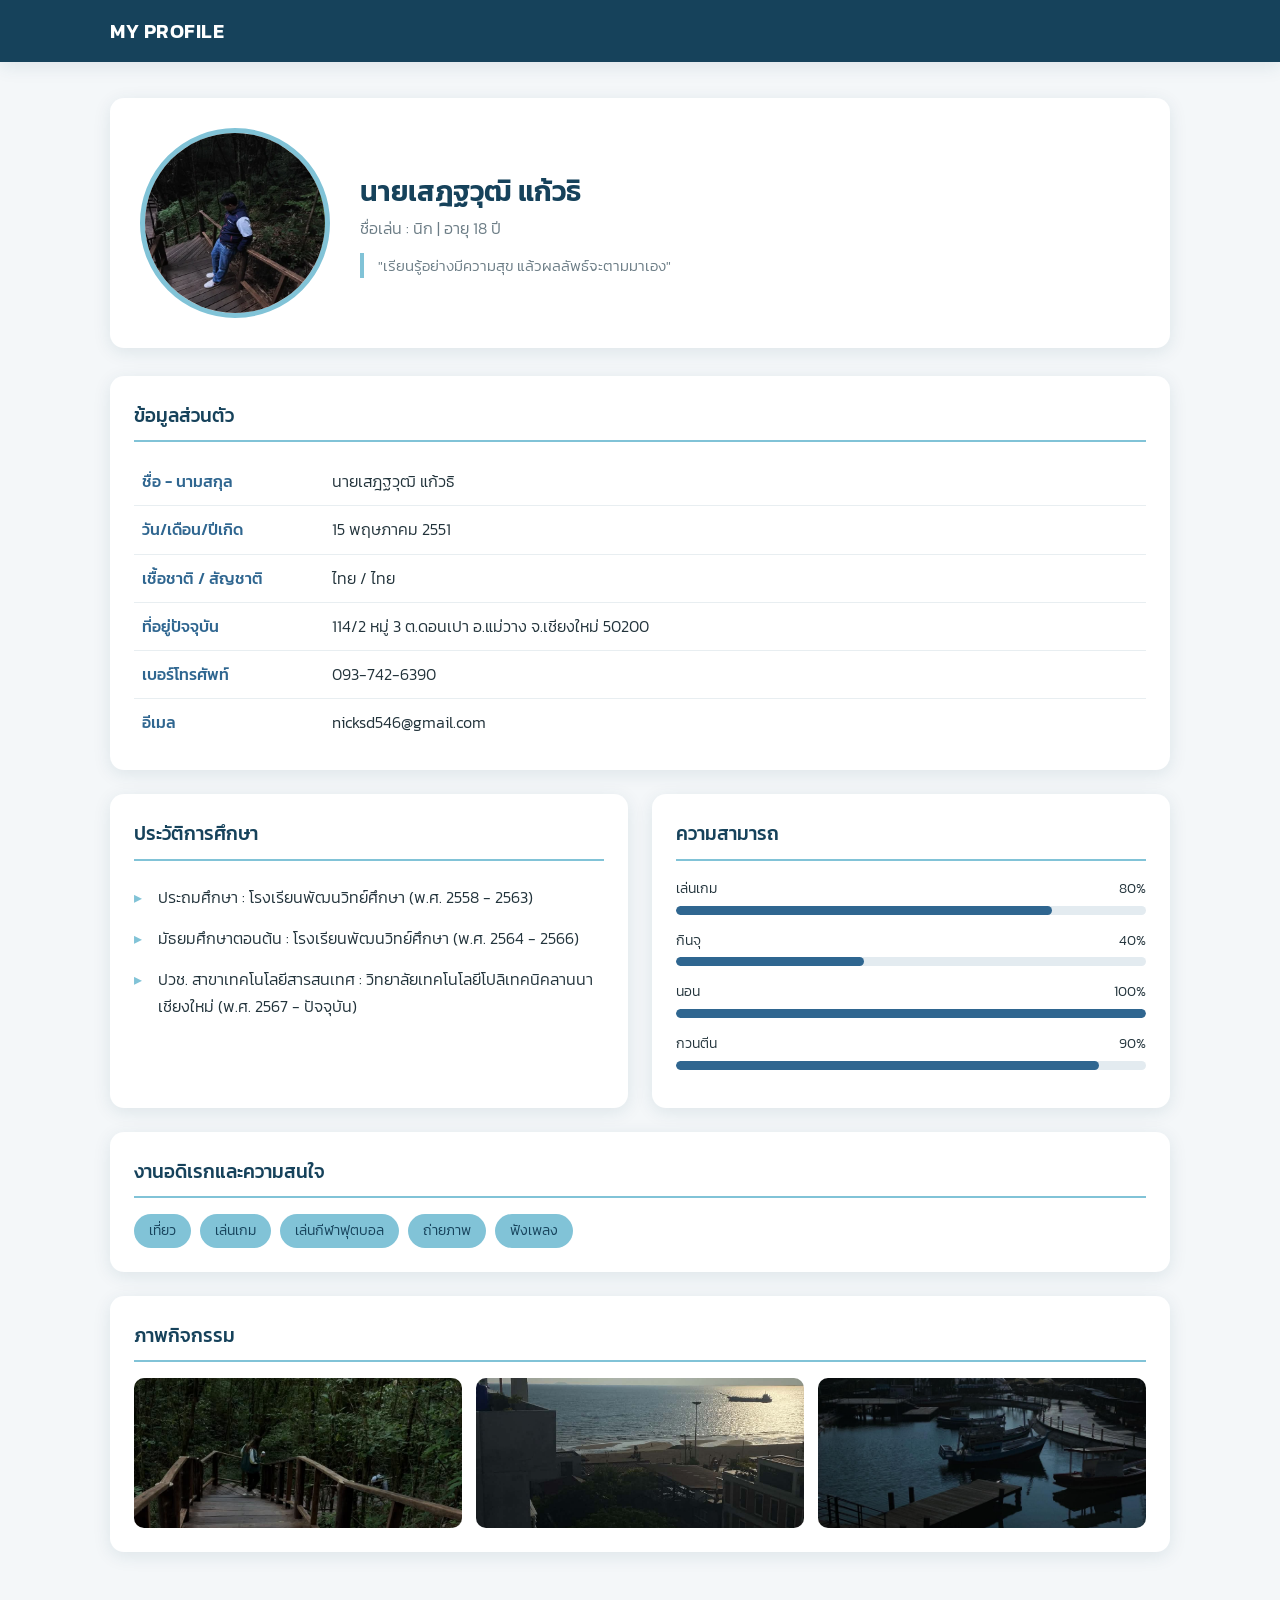
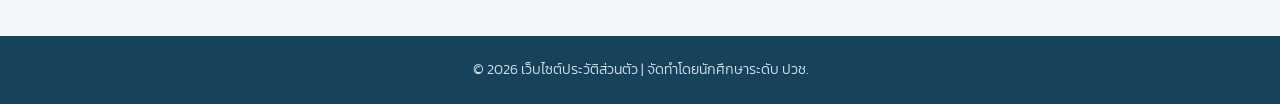
==== Settawut.html @ a912bf8e "Add files via upload" ====
<!DOCTYPE html>
<html lang="th">
<head>
  <meta charset="UTF-8">
  <meta name="viewport" content="width=device-width, initial-scale=1.0">
  <title>ประวัติส่วนตัว | เสฎฐวุฒิ แก้วธิ</title>
  <link rel="stylesheet" href="style.css">
</head>
<body>

  <nav class="navbar">
    <div class="nav-inner">
      <a href="index.html" class="logo">MY PROFILE</a>
    </div>
  </nav>

  <div class="container">

    <div class="profile-head">
      <img src="asset/img/Settawut.webp" alt="รูปนายสมชาย ใจดี">
      <div class="head-text">
        <h2>นายเสฎฐวุฒิ แก้วธิ</h2>
        <p class="nickname">ชื่อเล่น : นิก | อายุ 18 ปี</p>
        <p class="quote">"เรียนรู้อย่างมีความสุข แล้วผลลัพธ์จะตามมาเอง"</p>
      </div>
    </div>

    <div class="box">
      <h3>ข้อมูลส่วนตัว</h3>
      <table>
        <tr><th>ชื่อ - นามสกุล</th><td>นายเสฎฐวุฒิ แก้วธิ</td></tr>
        <tr><th>วัน/เดือน/ปีเกิด</th><td>15 พฤษภาคม 2551</td></tr>
        <tr><th>เชื้อชาติ / สัญชาติ</th><td>ไทย / ไทย</td></tr>
        <tr><th>ที่อยู่ปัจจุบัน</th><td>114/2 หมู่ 3 ต.ดอนเปา อ.แม่วาง จ.เชียงใหม่ 50200</td></tr>
        <tr><th>เบอร์โทรศัพท์</th><td>093-742-6390</td></tr>
        <tr><th>อีเมล</th><td>nicksd546@gmail.com</td></tr>
      </table>
    </div>

    <div class="two-col">
      <div class="box">
        <h3>ประวัติการศึกษา</h3>
        <ul class="plain">
          <li>ประถมศึกษา : โรงเรียนพัฒนวิทย์ศึกษา (พ.ศ. 2558 - 2563)</li>
          <li>มัธยมศึกษาตอนต้น : โรงเรียนพัฒนวิทย์ศึกษา (พ.ศ. 2564 - 2566)</li>
          <li>ปวช. สาขาเทคโนโลยีสารสนเทศ : วิทยาลัยเทคโนโลยีโปลิเทคนิคลานนา เชียงใหม่ (พ.ศ. 2567 - ปัจจุบัน)</li>
        </ul>
      </div>

      <div class="box">
        <h3>ความสามารถ</h3>
        <div class="skill">
          <div class="skill-label"><span>เล่นเกม</span><span>80%</span></div>
          <div class="bar"><span style="width:80%"></span></div>
        </div>
        <div class="skill">
          <div class="skill-label"><span>กินจุ</span><span>40%</span></div>
          <div class="bar"><span style="width:40%"></span></div>
        </div>
        <div class="skill">
          <div class="skill-label"><span>นอน</span><span>100%</span></div>
          <div class="bar"><span style="width:100%"></span></div>
        </div>
        <div class="skill">
          <div class="skill-label"><span>กวนตีน</span><span>90%</span></div>
          <div class="bar"><span style="width:90%"></span></div>
        </div>
      </div>
    </div>

    <div class="box">
      <h3>งานอดิเรกและความสนใจ</h3>
      <div class="tags">
        <span class="tag">เที่ยว</span>
        <span class="tag">เล่นเกม</span>
        <span class="tag">เล่นกีฬาฟุตบอล</span>
        <span class="tag">ถ่ายภาพ</span>
        <span class="tag">ฟังเพลง</span>
      </div>
    </div>

    <div class="box">
      <h3>ภาพกิจกรรม</h3>
      <div class="gallery">
        <img src="asset/img/settawut_travel1.jpg" alt="ภาพกิจกรรมที่ 1">
        <img src="asset/img/settawut_travel2.jpg" alt="ภาพกิจกรรมที่ 2">
        <img src="asset/img/settawut_travel3.jpg" alt="ภาพกิจกรรมที่ 3">
      </div>
    </div>

  </div>

  <footer>
    &copy; 2026 เว็บไซต์ประวัติส่วนตัว | จัดทำโดยนักศึกษาระดับ ปวช.
  </footer>

</body>
</html>
---- style.css ----
@import url('https://fonts.googleapis.com/css2?family=Kanit:wght@300;400;500;600&display=swap');

:root {
  --main: #2f6690;
  --main-dark: #16425b;
  --accent: #81c3d7;
  --bg: #f4f7f9;
  --card: #ffffff;
  --text: #22333b;
  --muted: #6b7c85;
  --radius: 14px;
  --shadow: 0 4px 18px rgba(22, 66, 91, 0.10);
}

* { margin: 0; padding: 0; box-sizing: border-box; }

body {
  font-family: 'Kanit', sans-serif;
  background: var(--bg);
  color: var(--text);
  line-height: 1.7;
  font-weight: 300;
}

/* ---------- Navbar ---------- */
.navbar {
  background: var(--main-dark);
  position: sticky;
  top: 0;
  z-index: 100;
  box-shadow: var(--shadow);
}

.nav-inner {
  max-width: 1100px;
  margin: 0 auto;
  padding: 0 20px;
  display: flex;
  align-items: center;
  justify-content: space-between;
  flex-wrap: wrap;
  min-height: 62px;
}

.logo {
  color: #fff;
  font-size: 20px;
  font-weight: 600;
  text-decoration: none;
  letter-spacing: .5px;
}

.nav-menu {
  display: flex;
  list-style: none;
  gap: 6px;
  flex-wrap: wrap;
}

.nav-menu a {
  color: #d8e6ee;
  text-decoration: none;
  padding: 8px 14px;
  border-radius: 8px;
  font-size: 15px;
  transition: .25s;
  display: block;
}

.nav-menu a:hover { background: var(--main); color: #fff; }
.nav-menu a.active { background: var(--accent); color: var(--main-dark); font-weight: 500; }

/* ---------- Layout ---------- */
.container {
  max-width: 1100px;
  margin: 0 auto;
  padding: 36px 20px 60px;
}

.section-title {
  font-size: 26px;
  font-weight: 600;
  color: var(--main-dark);
  margin-bottom: 6px;
  text-align: center;
}

.section-sub {
  text-align: center;
  color: var(--muted);
  margin-bottom: 34px;
  font-size: 15px;
}

/* ---------- Hero (หน้า Index) ---------- */
.hero {
  background: linear-gradient(135deg, var(--main-dark), var(--main));
  color: #fff;
  text-align: center;
  padding: 70px 20px;
}

.hero h1 { font-size: 38px; font-weight: 600; margin-bottom: 12px; }
.hero p { font-size: 17px; opacity: .9; max-width: 620px; margin: 0 auto; }

/* ---------- Card grid ---------- */
.grid {
  display: grid;
  grid-template-columns: repeat(auto-fit, minmax(270px, 1fr));
  gap: 26px;
}

.person-card {
  background: var(--card);
  border-radius: var(--radius);
  overflow: hidden;
  box-shadow: var(--shadow);
  text-align: center;
  transition: transform .28s, box-shadow .28s;
}

.person-card:hover {
  transform: translateY(-7px);
  box-shadow: 0 12px 28px rgba(22, 66, 91, .18);
}

.person-card img {
  width: 100%;
  height: 250px;
  object-fit: cover;
  background: #dce6ec;
}

.person-card .card-body { padding: 20px; }
.person-card h3 { font-size: 20px; font-weight: 500; color: var(--main-dark); }
.person-card .role { color: var(--muted); font-size: 14px; margin-bottom: 16px; }

.btn {
  display: inline-block;
  background: var(--main);
  color: #fff;
  text-decoration: none;
  padding: 9px 24px;
  border-radius: 30px;
  font-size: 15px;
  transition: .25s;
}

.btn:hover { background: var(--main-dark); }

/* ---------- Profile page ---------- */
.profile-head {
  background: var(--card);
  border-radius: var(--radius);
  box-shadow: var(--shadow);
  padding: 30px;
  display: flex;
  gap: 30px;
  align-items: center;
  flex-wrap: wrap;
  margin-bottom: 28px;
}

.profile-head img {
  width: 190px;
  height: 190px;
  border-radius: 50%;
  object-fit: cover;
  border: 5px solid var(--accent);
  background: #dce6ec;
  flex-shrink: 0;
}

.profile-head .head-text { flex: 1; min-width: 240px; }
.profile-head h2 { font-size: 28px; font-weight: 600; color: var(--main-dark); }
.profile-head .nickname { color: var(--muted); margin-bottom: 10px; }
.profile-head .quote {
  border-left: 4px solid var(--accent);
  padding-left: 14px;
  font-size: 15px;
  color: var(--muted);
}

.box {
  background: var(--card);
  border-radius: var(--radius);
  box-shadow: var(--shadow);
  padding: 24px;
  margin-bottom: 24px;
}

.box h3 {
  font-size: 19px;
  font-weight: 500;
  color: var(--main-dark);
  border-bottom: 2px solid var(--accent);
  padding-bottom: 8px;
  margin-bottom: 16px;
}

table { width: 100%; border-collapse: collapse; }
table th, table td { padding: 10px 8px; text-align: left; font-weight: 300; }
table th { width: 190px; color: var(--main); font-weight: 500; }
table tr { border-bottom: 1px solid #e8eef1; }
table tr:last-child { border-bottom: none; }

.two-col {
  display: grid;
  grid-template-columns: repeat(auto-fit, minmax(300px, 1fr));
  gap: 24px;
}

ul.plain { list-style: none; }
ul.plain li { padding: 7px 0 7px 24px; position: relative; }
ul.plain li::before {
  content: "▸";
  color: var(--accent);
  position: absolute;
  left: 0;
  font-size: 16px;
}

.tags { display: flex; flex-wrap: wrap; gap: 9px; }
.tag {
  background: var(--accent);
  color: var(--main-dark);
  padding: 5px 15px;
  border-radius: 20px;
  font-size: 14px;
}

.skill { margin-bottom: 14px; }
.skill-label { display: flex; justify-content: space-between; font-size: 14px; margin-bottom: 5px; }
.bar { background: #e3ebf0; height: 9px; border-radius: 6px; overflow: hidden; }
.bar span { display: block; height: 100%; background: var(--main); border-radius: 6px; }

.gallery { display: grid; grid-template-columns: repeat(auto-fit, minmax(180px, 1fr)); gap: 14px; }
.gallery img {
  width: 100%;
  height: 150px;
  object-fit: cover;
  border-radius: 10px;
  background: #dce6ec;
}

/* ---------- Footer ---------- */
footer {
  background: var(--main-dark);
  color: #cfe0e9;
  text-align: center;
  padding: 22px 20px;
  font-size: 14px;
}

@media (max-width: 600px) {
  .hero h1 { font-size: 28px; }
  .profile-head { flex-direction: column; text-align: center; }
  .profile-head .quote { border-left: none; border-top: 3px solid var(--accent); padding: 12px 0 0; }
  table th { width: auto; display: block; padding-bottom: 0; }
  table td { display: block; padding-top: 2px; }
}
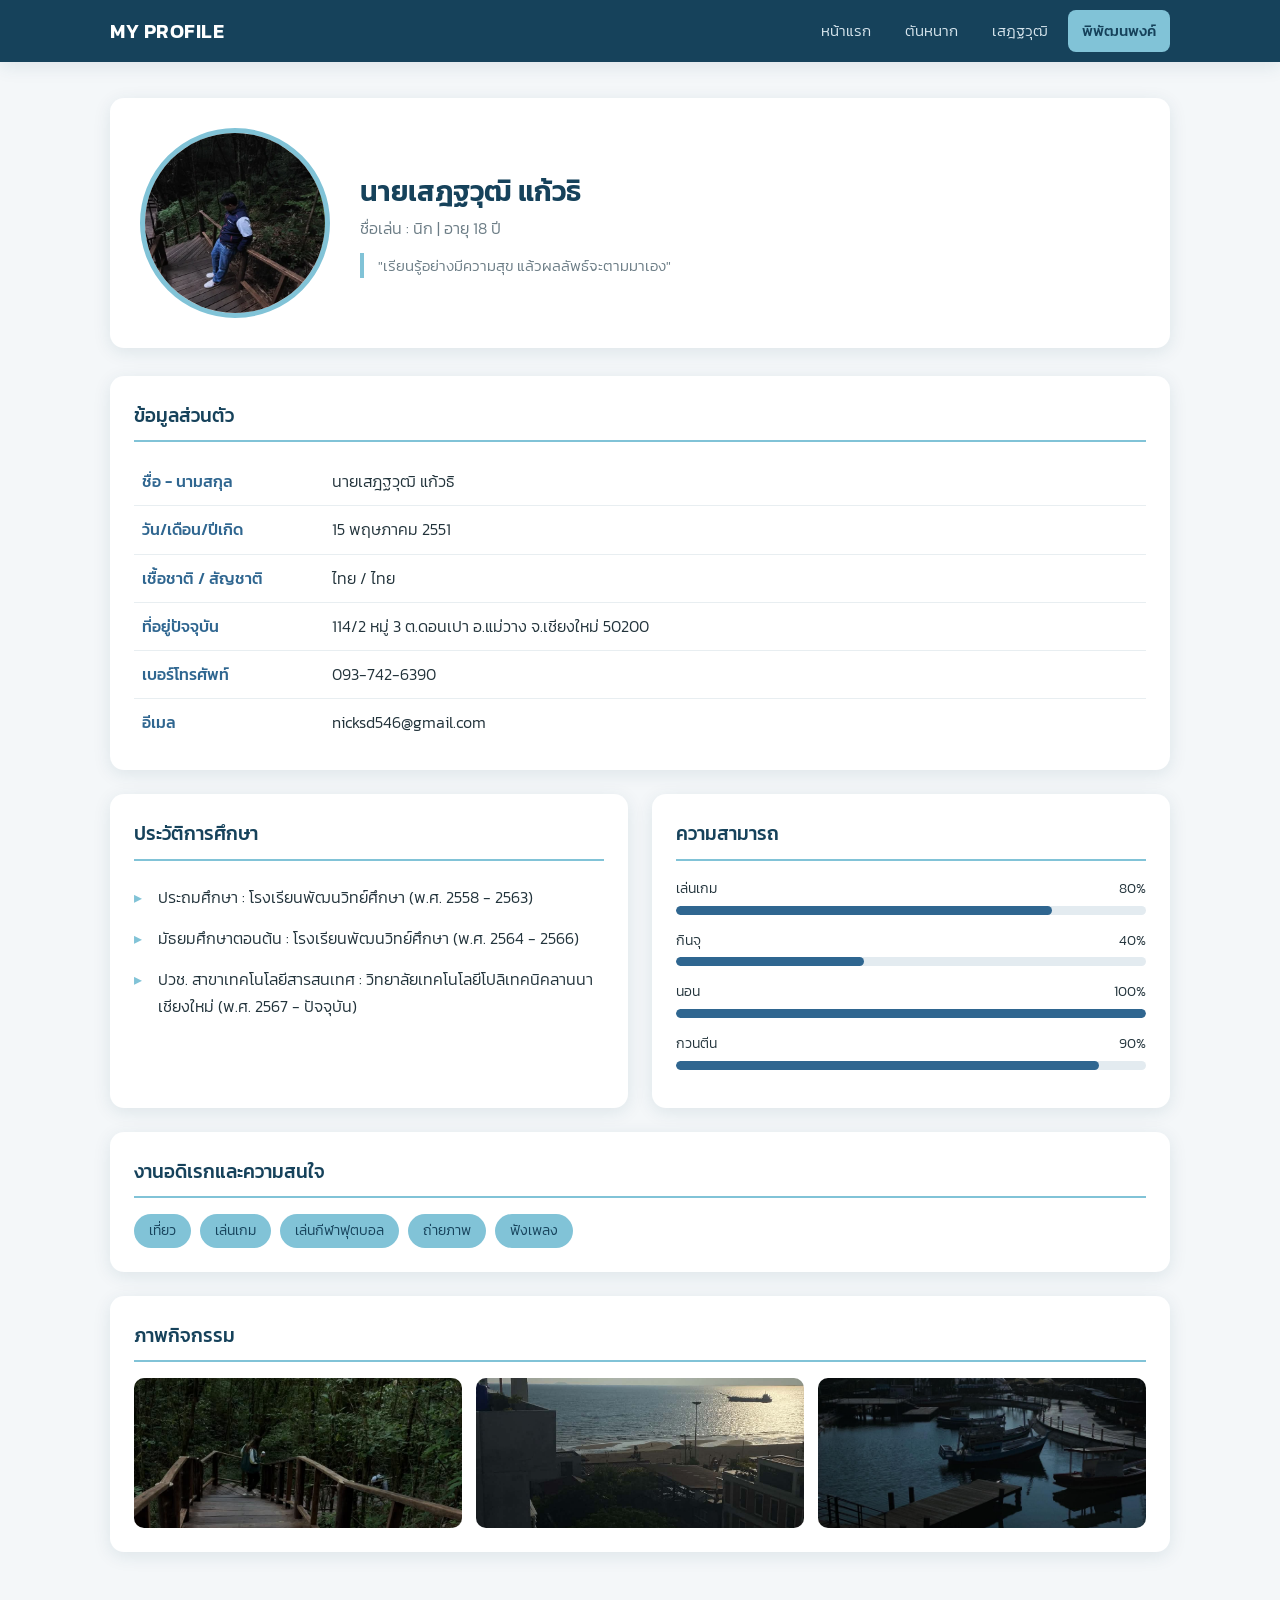
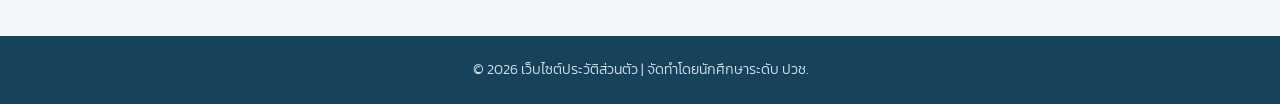
==== commit fc09f204: "Update Settawut.html" ====
--- a/Settawut.html
+++ b/Settawut.html
@@ -11,6 +11,12 @@
   <nav class="navbar">
     <div class="nav-inner">
       <a href="index.html" class="logo">MY PROFILE</a>
+      <ul class="nav-menu">
+        <li><a href="index.html">หน้าแรก</a></li>
+        <li><a href="Tannak.html">ตันหนาก</a></li>
+        <li><a href="Settawut.html">เสฎฐวุฒิ</a></li>
+        <li><a href="Piputpong.html" class="active">พิพัฒนพงค์</a></li>
+      </ul>
     </div>
   </nav>
 
@@ -95,4 +101,4 @@
   </footer>
 
 </body>
-</html>+</html>
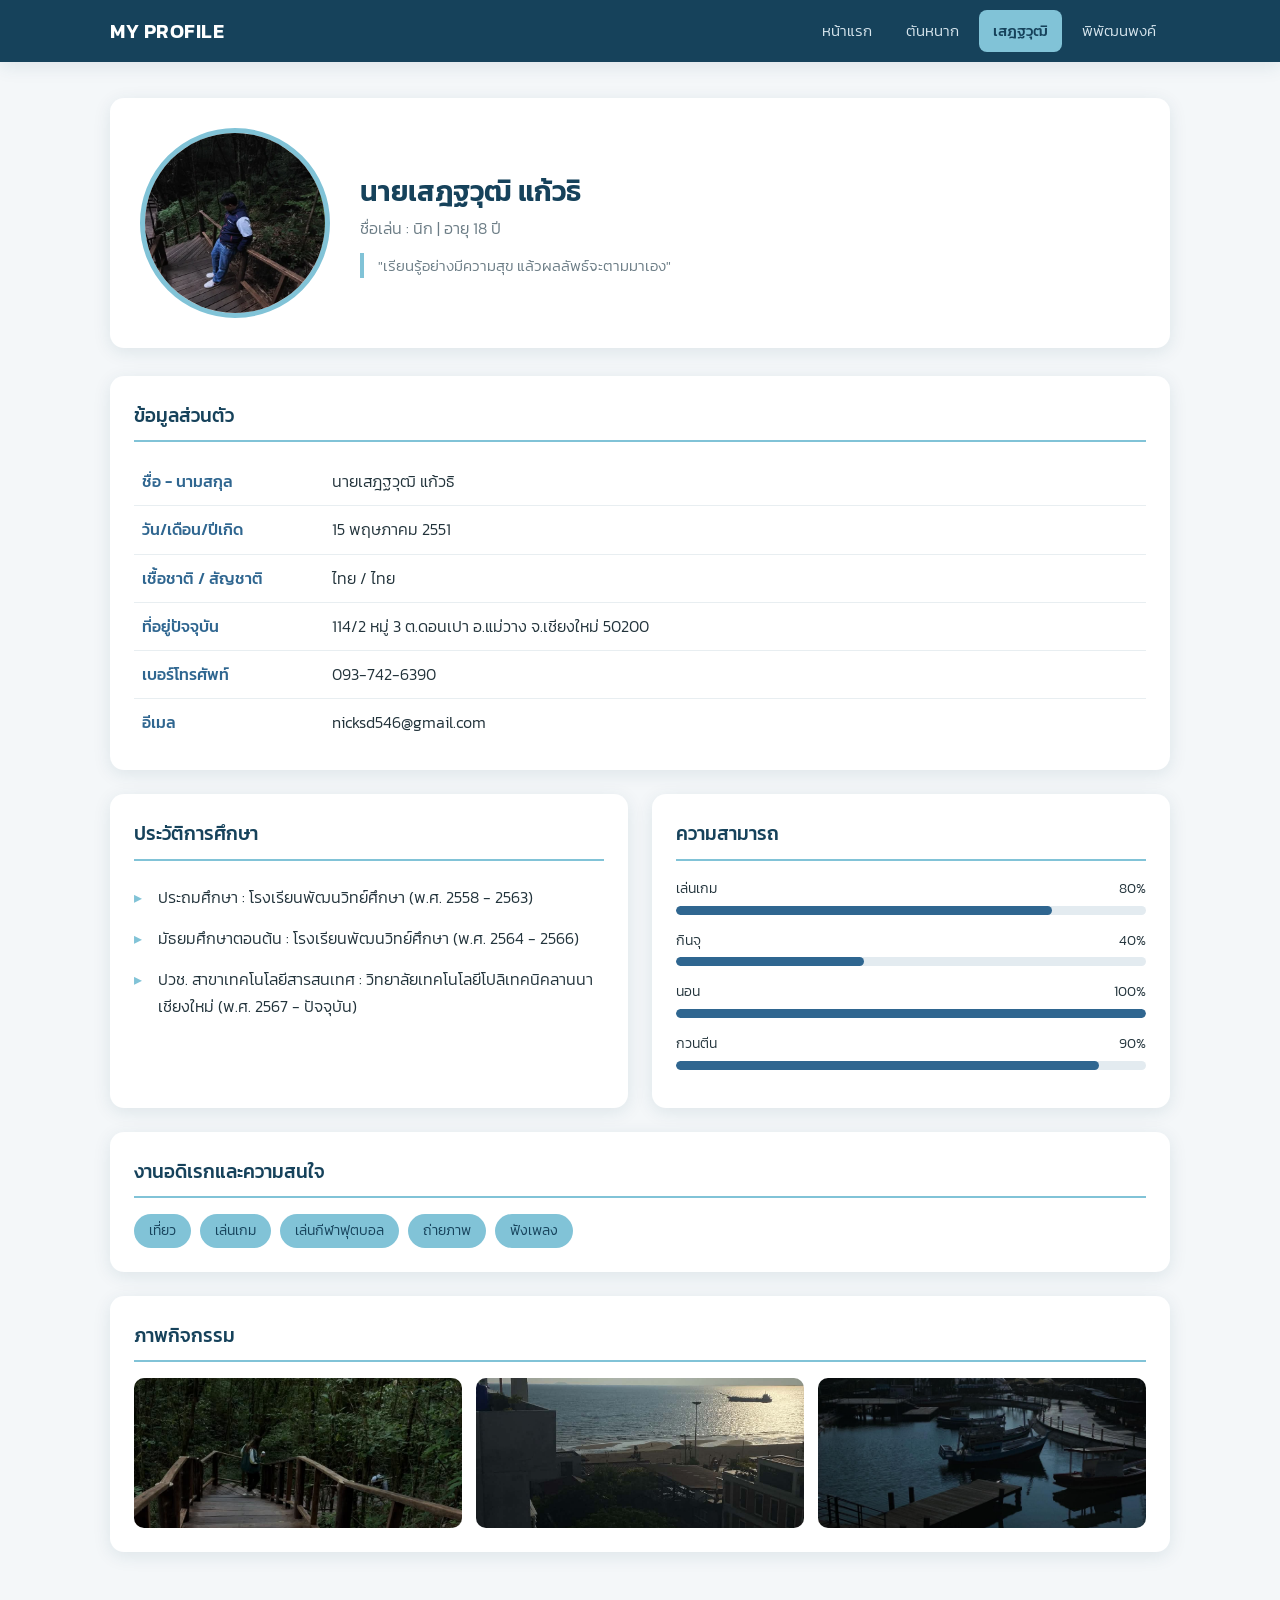
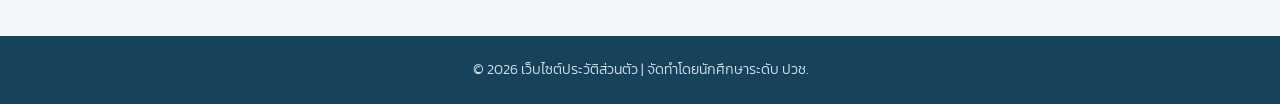
==== commit 8daf4f0c: "Update Settawut.html" ====
--- a/Settawut.html
+++ b/Settawut.html
@@ -14,8 +14,8 @@
       <ul class="nav-menu">
         <li><a href="index.html">หน้าแรก</a></li>
         <li><a href="Tannak.html">ตันหนาก</a></li>
-        <li><a href="Settawut.html">เสฎฐวุฒิ</a></li>
-        <li><a href="Piputpong.html" class="active">พิพัฒนพงค์</a></li>
+        <li><a href="Settawut.html" class="active">เสฎฐวุฒิ</a></li>
+        <li><a href="Piputpong.html">พิพัฒนพงค์</a></li>
       </ul>
     </div>
   </nav>
